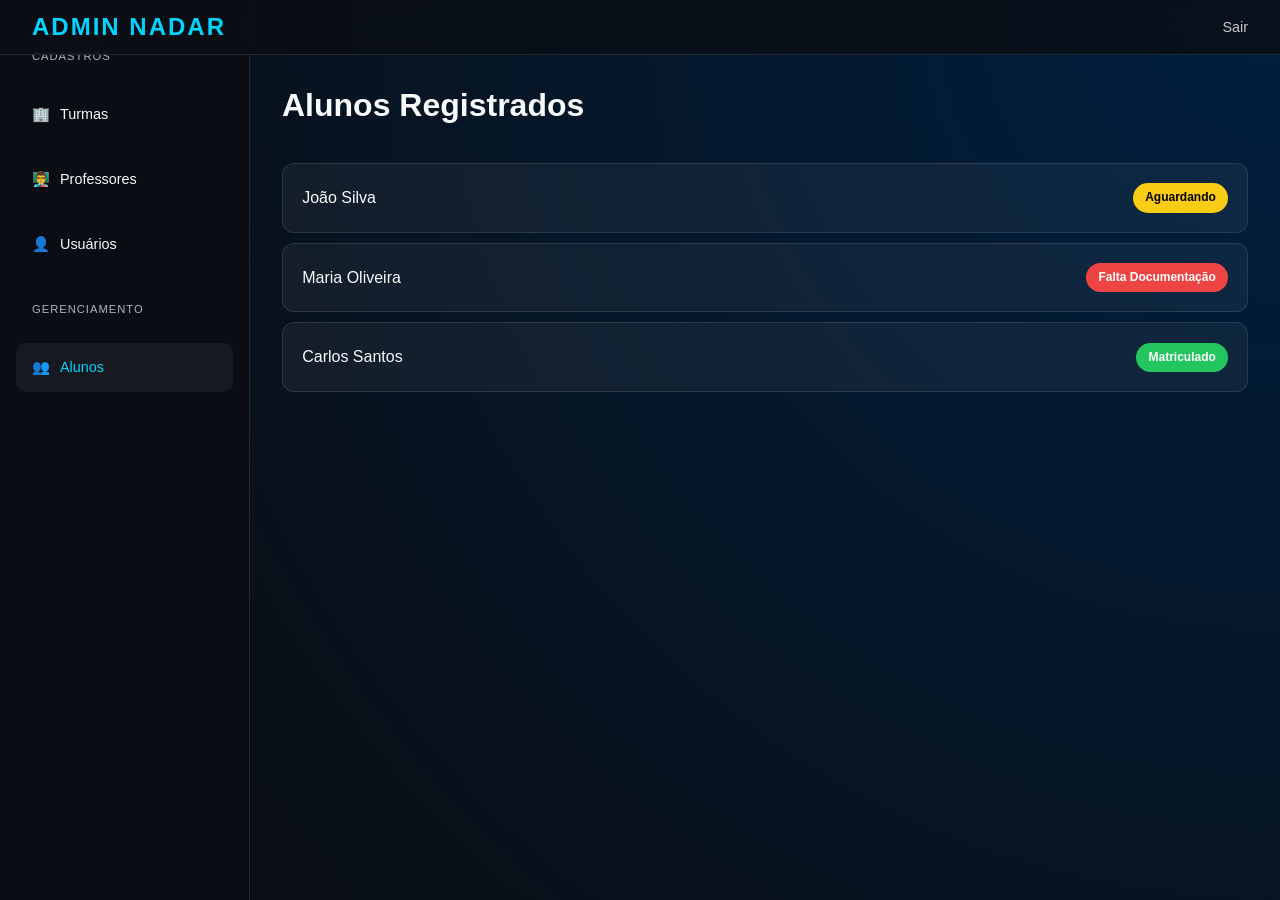
==== admin.html @ d24b80a5 "Build advanced Admin and Student dashboards with status management, modals, and profile features" ====
<!DOCTYPE html>
<html lang="pt-br">
<head>
    <meta charset="UTF-8">
    <meta name="viewport" content="width=device-width, initial-scale=1.0">
    <title>Painel Admin - Instituto Nadar</title>
    <link rel="stylesheet" href="index.css">
    <style>
        body { display: flex; min-height: 100vh; overflow: hidden; }
        
        /* Dashboard Layout */
        .sidebar {
            width: 250px;
            background: var(--glass-bg);
            border-right: 1px solid var(--glass-border);
            padding: 2rem 1rem;
            display: flex;
            flex-direction: column;
            gap: 1rem;
            z-index: 100;
        }

        .main-content {
            flex: 1;
            padding: 80px 2rem 2rem;
            overflow-y: auto;
            background: radial-gradient(circle at top right, #001f3f, var(--bg-dark));
        }

        .sidebar-btn {
            padding: 1rem;
            border-radius: 10px;
            color: var(--text-main);
            text-decoration: none;
            transition: var(--transition);
            display: flex;
            align-items: center;
            gap: 10px;
            background: transparent;
            border: none;
            width: 100%;
            cursor: pointer;
            font-size: 0.9rem;
            font-family: var(--font-family);
        }

        .sidebar-btn:hover, .sidebar-btn.active {
            background: rgba(255, 255, 255, 0.05);
            color: var(--accent);
        }

        .submenu {
            padding-left: 1.5rem;
            display: flex;
            flex-direction: column;
            gap: 0.5rem;
            margin-top: -0.5rem;
        }

        .section-title {
            font-size: 0.7rem;
            text-transform: uppercase;
            letter-spacing: 1px;
            color: var(--text-muted);
            margin: 1rem 0 0.5rem 1rem;
        }

        /* Alunos List */
        .alunos-list {
            display: flex;
            flex-direction: column;
            gap: 10px;
        }

        .aluno-item {
            background: var(--bg-card);
            border: 1px solid var(--glass-border);
            padding: 1.2rem;
            border-radius: 12px;
            cursor: pointer;
            transition: var(--transition);
            display: flex;
            justify-content: space-between;
            align-items: center;
        }

        .aluno-item:hover {
            border-color: var(--accent);
            transform: translateX(5px);
        }

        /* Modal / Push */
        .modal {
            display: none;
            position: fixed;
            top: 0;
            left: 0;
            width: 100%;
            height: 100%;
            background: rgba(0, 0, 0, 0.8);
            backdrop-filter: blur(5px);
            z-index: 2000;
            justify-content: center;
            align-items: center;
        }

        .modal-content {
            background: #111827;
            border: 1px solid var(--glass-border);
            width: 90%;
            max-width: 600px;
            border-radius: 20px;
            padding: 2.5rem;
            position: relative;
            max-height: 90vh;
            overflow-y: auto;
        }

        .close-modal {
            position: absolute;
            top: 1.5rem;
            right: 1.5rem;
            color: var(--text-muted);
            cursor: pointer;
            font-size: 1.5rem;
        }

        .status-badge {
            padding: 5px 12px;
            border-radius: 20px;
            font-size: 0.75rem;
            font-weight: 600;
        }

        .status-aguardando { background: #facc15; color: #000; }
        .status-documentacao { background: #ef4444; color: #fff; }
        .status-matriculado { background: #22c55e; color: #fff; }

        .form-grid {
            display: grid;
            grid-template-columns: 1fr 1fr;
            gap: 1.5rem;
            margin-top: 1.5rem;
        }

        .input-group { display: flex; flex-direction: column; gap: 5px; }
        .input-group label { font-size: 0.8rem; color: var(--text-muted); }
        .input-group input, .input-group select {
            background: rgba(255, 255, 255, 0.05);
            border: 1px solid var(--glass-border);
            padding: 0.8rem;
            border-radius: 8px;
            color: #fff;
        }

        .btn-action {
            margin-top: 2rem;
            width: 100%;
            padding: 1rem;
            border-radius: 10px;
            border: none;
            font-weight: 700;
            cursor: pointer;
            transition: var(--transition);
        }

        .btn-approve { background: var(--accent); color: var(--bg-dark); }
        .btn-approve:hover { background: #fff; transform: scale(1.02); }

        header { padding: 0.5rem 2rem; }
    </style>
</head>
<body>
    <header>
        <div class="logo">Admin Nadar</div>
        <nav>
            <ul class="nav-links">
                <li><a href="index.html">Sair</a></li>
            </ul>
        </nav>
    </header>

    <div class="sidebar">
        <div class="section-title">Cadastros</div>
        <button class="sidebar-btn" onclick="openModal('modalTurma')"><span>🏢</span> Turmas</button>
        <button class="sidebar-btn" onclick="openModal('modalProfessor')"><span>👨‍🏫</span> Professores</button>
        <button class="sidebar-btn" onclick="openModal('modalUsuario')"><span>👤</span> Usuários</button>

        <div class="section-title">Gerenciamento</div>
        <button class="sidebar-btn active" onclick="showSection('alunos')"><span>👥</span> Alunos</button>
    </div>

    <div class="main-content">
        <div id="sectionAlunos">
            <h1 style="margin-bottom: 2rem;">Alunos Registrados</h1>
            <div class="alunos-list" id="listaAlunos">
                <!-- Mock Alunos -->
                <div class="aluno-item" onclick="viewAluno('João Silva')">
                    <span>João Silva</span>
                    <span class="status-badge status-aguardando">Aguardando</span>
                </div>
                <div class="aluno-item" onclick="viewAluno('Maria Oliveira')">
                    <span>Maria Oliveira</span>
                    <span class="status-badge status-documentacao">Falta Documentação</span>
                </div>
                <div class="aluno-item" onclick="viewAluno('Carlos Santos')">
                    <span>Carlos Santos</span>
                    <span class="status-badge status-matriculado">Matriculado</span>
                </div>
            </div>
        </div>
    </div>

    <!-- MODAL TURMA -->
    <div id="modalTurma" class="modal">
        <div class="modal-content">
            <span class="close-modal" onclick="closeModal('modalTurma')">&times;</span>
            <h2>Cadastrar Nova Turma</h2>
            <div class="form-grid">
                <div class="input-group">
                    <label>Nome da Turma</label>
                    <input type="text" placeholder="Ex: Hidroginástica">
                </div>
                <div class="input-group">
                    <label>Limite de Vagas</label>
                    <input type="number" placeholder="Ex: 50">
                </div>
                <div class="input-group">
                    <label>Horário</label>
                    <input type="time">
                </div>
                <div class="input-group">
                    <label>Professor Responsável</label>
                    <select>
                        <option>Selecione</option>
                        <option>Prof. Ricardo</option>
                        <option>Prof. Ana</option>
                    </select>
                </div>
            </div>
            <button class="btn-action btn-approve" onclick="closeModal('modalTurma')">CRIAR TURMA</button>
        </div>
    </div>

    <!-- MODAL PROFESSOR -->
    <div id="modalProfessor" class="modal">
        <div class="modal-content">
            <span class="close-modal" onclick="closeModal('modalProfessor')">&times;</span>
            <h2>Cadastrar Professor</h2>
            <div class="form-grid">
                <div class="input-group col-12">
                    <label>Nome Completo</label>
                    <input type="text">
                </div>
                <div class="input-group">
                    <label>Usuário de Acesso</label>
                    <input type="text">
                </div>
                <div class="input-group">
                    <label>Senha Provisória</label>
                    <input type="password">
                </div>
            </div>
            <button class="btn-action btn-approve" onclick="closeModal('modalProfessor')">CADASTRAR PROFESSOR</button>
        </div>
    </div>

    <!-- MODAL VISUALIZAÇÃO ALUNO -->
    <div id="modalAluno" class="modal">
        <div class="modal-content">
            <span class="close-modal" onclick="closeModal('modalAluno')">&times;</span>
            <h2 id="alunoNome">Detalhes do Aluno</h2>
            <p style="color: var(--text-muted); margin-bottom: 1.5rem;">Validação de Matrícula</p>
            <div class="form-grid">
                <div class="input-group">
                    <label>CPF</label>
                    <input type="text" value="123.456.789-00" readonly>
                </div>
                <div class="input-group">
                    <label>Data Nascimento</label>
                    <input type="text" value="01/01/2010" readonly>
                </div>
                <div class="input-group">
                    <label>RG/CNH Aluno</label>
                    <a href="#" style="color: var(--accent); font-size: 0.8rem;">Ver Arquivo</a>
                </div>
                <div class="input-group">
                    <label>Comprovante Residência</label>
                    <a href="#" style="color: var(--accent); font-size: 0.8rem;">Ver Arquivo</a>
                </div>
            </div>
            <div class="input-group" style="margin-top: 1rem;">
                <label>Vincular a Turma</label>
                <select>
                    <option>Selecione uma Turma</option>
                    <option>Hidroginástica - 18:00 (45 vagas)</option>
                    <option>Natação Infantil - 14:00 (12 vagas)</option>
                </select>
            </div>
            <button class="btn-action btn-approve" onclick="approveAluno()">APROVAR E MATRICULAR</button>
        </div>
    </div>

    <script>
        function openModal(id) { document.getElementById(id).style.display = 'flex'; }
        function closeModal(id) { document.getElementById(id).style.display = 'none'; }
        
        function viewAluno(nome) {
            document.getElementById('alunoNome').innerText = nome;
            openModal('modalAluno');
        }

        function approveAluno() {
            alert('Aluno matriculado com sucesso! Notificação enviada.');
            closeModal('modalAluno');
        }

        window.onclick = function(event) {
            if (event.target.classList.contains('modal')) {
                event.target.style.display = 'none';
            }
        }
    </script>
</body>
</html>
---- index.css ----
:root {
    --primary: #003366; /* Deep Sea Blue */
    --primary-light: #004d99;
    --accent: #00d4ff; /* Electric Cyan */
    --accent-gold: #ffcc00; /* Gold */
    --text-main: #f8f9fa;
    --text-muted: #adb5bd;
    --bg-dark: #0a0e14;
    --bg-card: rgba(255, 255, 255, 0.05);
    --glass-bg: rgba(10, 14, 20, 0.8);
    --glass-border: rgba(255, 255, 255, 0.1);
    --font-family: 'Outfit', sans-serif;
    --transition: all 0.3s cubic-bezier(0.4, 0, 0.2, 1);
}

@import url('https://fonts.googleapis.com/css2?family=Outfit:wght@300;400;600;700&display=swap');

* {
    margin: 0;
    padding: 0;
    box-sizing: border-box;
}

body {
    font-family: var(--font-family);
    background-color: var(--bg-dark);
    color: var(--text-main);
    line-height: 1.6;
    overflow-x: hidden;
}

/* Glassmorphism Header */
header {
    position: fixed;
    top: 0;
    left: 0;
    width: 100%;
    z-index: 1000;
    background: var(--glass-bg);
    backdrop-filter: blur(10px);
    border-bottom: 1px solid var(--glass-border);
    padding: 1rem 5%;
    display: flex;
    justify-content: space-between;
    align-items: center;
}

.logo {
    font-size: 1.5rem;
    font-weight: 700;
    color: var(--accent);
    text-transform: uppercase;
    letter-spacing: 2px;
}

.nav-links {
    display: flex;
    gap: 2rem;
    list-style: none;
}

.nav-links a {
    text-decoration: none;
    color: var(--text-main);
    font-weight: 400;
    font-size: 0.9rem;
    transition: var(--transition);
    opacity: 0.8;
}

.nav-links a:hover {
    opacity: 1;
    color: var(--accent);
}

/* Hero Section */
.hero {
    height: 100vh;
    display: flex;
    flex-direction: column;
    justify-content: center;
    align-items: center;
    text-align: center;
    background: linear-gradient(rgba(10, 14, 20, 0.6), rgba(10, 14, 20, 0.9)), 
                url('https://images.unsplash.com/photo-1530549387631-f535c769b922?q=80&w=2070&auto=format&fit=crop') center/cover;
    padding: 0 10%;
}

.hero h1 {
    font-size: 4rem;
    font-weight: 700;
    margin-bottom: 1rem;
    background: linear-gradient(45deg, var(--text-main), var(--accent));
    -webkit-background-clip: text;
    -webkit-text-fill-color: transparent;
    animation: fadeInUp 1s ease;
}

.hero p {
    font-size: 1.2rem;
    color: var(--text-muted);
    max-width: 600px;
    margin-bottom: 2rem;
    animation: fadeInUp 1s ease 0.2s backwards;
}

.btn-registration {
    padding: 1rem 2.5rem;
    font-size: 1.1rem;
    font-weight: 600;
    color: var(--bg-dark);
    background: var(--accent);
    border: none;
    border-radius: 50px;
    cursor: pointer;
    transition: var(--transition);
    box-shadow: 0 10px 20px rgba(0, 212, 255, 0.3);
    text-decoration: none;
    animation: fadeInUp 1s ease 0.4s backwards;
}

.btn-registration:hover {
    transform: translateY(-3px);
    box-shadow: 0 15px 30px rgba(0, 212, 255, 0.5);
    background: var(--text-main);
}

/* Animations */
@keyframes fadeInUp {
    from {
        opacity: 0;
        transform: translateY(30px);
    }
    to {
        opacity: 1;
        transform: translateY(0);
    }
}

/* Responsive */
@media (max-width: 768px) {
    .hero h1 {
        font-size: 2.5rem;
    }
    .nav-links {
        display: none; /* Mobile menu can be implemented later */
    }
}
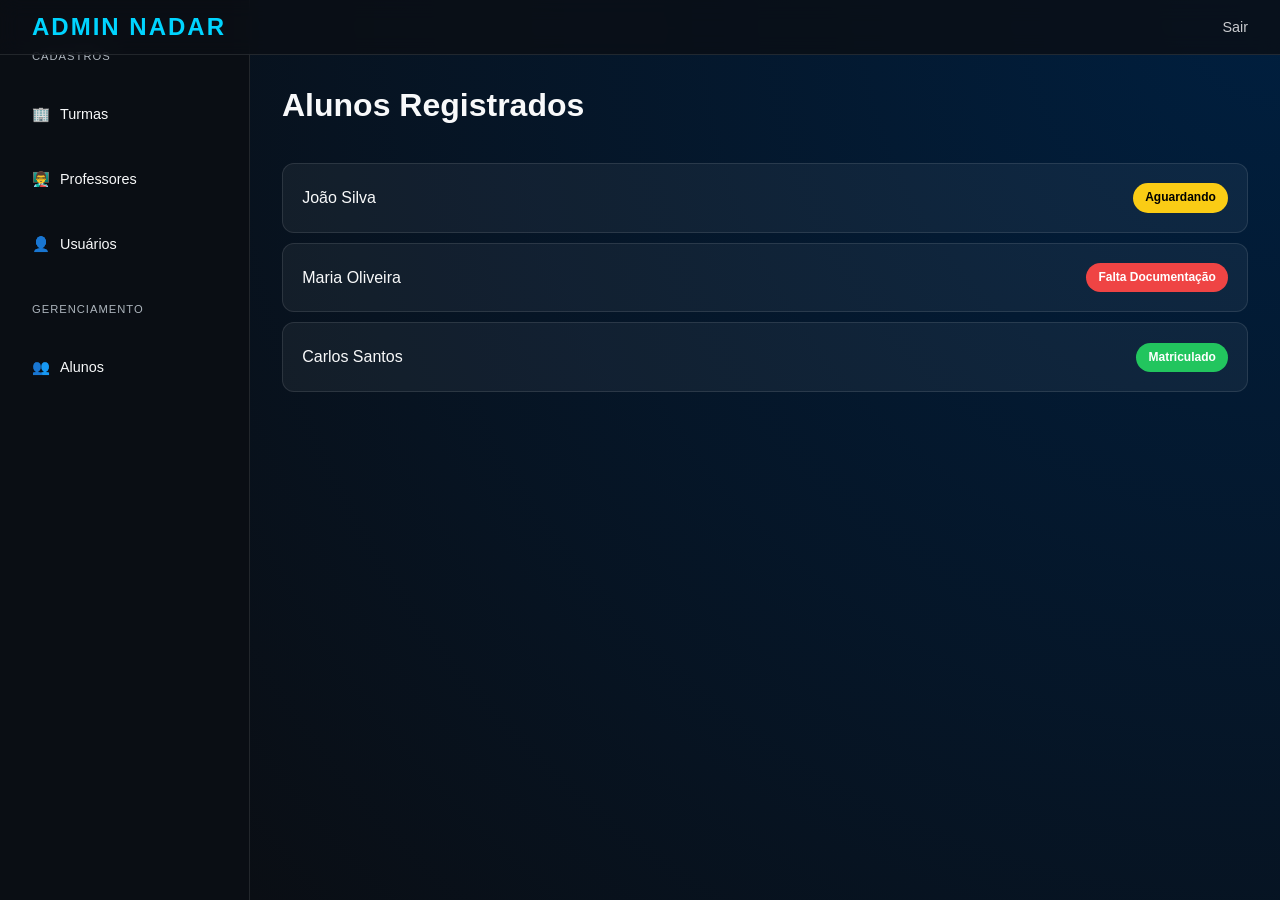
==== commit 142eaa79: "Admin Dashboard: added Listar/Cadastrar submenus and dynamic section switching" ====
--- a/admin.html
+++ b/admin.html
@@ -182,19 +182,44 @@
 
     <div class="sidebar">
         <div class="section-title">Cadastros</div>
-        <button class="sidebar-btn" onclick="openModal('modalTurma')"><span>🏢</span> Turmas</button>
-        <button class="sidebar-btn" onclick="openModal('modalProfessor')"><span>👨‍🏫</span> Professores</button>
-        <button class="sidebar-btn" onclick="openModal('modalUsuario')"><span>👤</span> Usuários</button>
+        
+        <!-- Turmas -->
+        <div>
+            <button class="sidebar-btn" onclick="toggleSubmenu('subTurma')"><span>🏢</span> Turmas</button>
+            <div id="subTurma" class="submenu" style="display:none">
+                <button class="sidebar-btn" onclick="showSection('turmas')">Listar</button>
+                <button class="sidebar-btn" onclick="openModal('modalTurma')">Cadastrar</button>
+            </div>
+        </div>
+
+        <!-- Professores -->
+        <div>
+            <button class="sidebar-btn" onclick="toggleSubmenu('subProf')"><span>👨‍🏫</span> Professores</button>
+            <div id="subProf" class="submenu" style="display:none">
+                <button class="sidebar-btn" onclick="showSection('professores')">Listar</button>
+                <button class="sidebar-btn" onclick="openModal('modalProfessor')">Cadastrar</button>
+            </div>
+        </div>
+
+        <!-- Usuários -->
+        <div>
+            <button class="sidebar-btn" onclick="toggleSubmenu('subUser')"><span>👤</span> Usuários</button>
+            <div id="subUser" class="submenu" style="display:none">
+                <button class="sidebar-btn" onclick="showSection('usuarios')">Listar</button>
+                <button class="sidebar-btn" onclick="openModal('modalUsuario')">Cadastrar</button>
+            </div>
+        </div>
 
         <div class="section-title">Gerenciamento</div>
-        <button class="sidebar-btn active" onclick="showSection('alunos')"><span>👥</span> Alunos</button>
+        <button class="sidebar-btn" id="btnAlunos" onclick="showSection('alunos')"><span>👥</span> Alunos</button>
     </div>
 
     <div class="main-content">
-        <div id="sectionAlunos">
+        <!-- SEÇÃO ALUNOS -->
+        <div id="sectionAlunos" class="admin-section">
             <h1 style="margin-bottom: 2rem;">Alunos Registrados</h1>
             <div class="alunos-list" id="listaAlunos">
-                <!-- Mock Alunos -->
+                <!-- Alunos existentes -->
                 <div class="aluno-item" onclick="viewAluno('João Silva')">
                     <span>João Silva</span>
                     <span class="status-badge status-aguardando">Aguardando</span>
@@ -206,6 +231,47 @@
                 <div class="aluno-item" onclick="viewAluno('Carlos Santos')">
                     <span>Carlos Santos</span>
                     <span class="status-badge status-matriculado">Matriculado</span>
+                </div>
+            </div>
+        </div>
+
+        <!-- SEÇÃO TURMAS -->
+        <div id="sectionTurmas" class="admin-section" style="display:none">
+            <h1 style="margin-bottom: 2rem;">Turmas Cadastradas</h1>
+            <div class="alunos-list">
+                <div class="aluno-item">
+                    <span>Hidroginástica - 18:00</span>
+                    <span class="status-badge status-matriculado">45/50 Vagas</span>
+                </div>
+                <div class="aluno-item">
+                    <span>Natação Adulto - 07:00</span>
+                    <span class="status-badge status-matriculado">12/20 Vagas</span>
+                </div>
+            </div>
+        </div>
+
+        <!-- SEÇÃO PROFESSORES -->
+        <div id="sectionProfessores" class="admin-section" style="display:none">
+            <h1 style="margin-bottom: 2rem;">Professores</h1>
+            <div class="alunos-list">
+                <div class="aluno-item">
+                    <span>Prof. Ricardo Souza</span>
+                    <span class="status-badge status-matriculado">Ativo</span>
+                </div>
+                <div class="aluno-item">
+                    <span>Profª Ana Clara</span>
+                    <span class="status-badge status-matriculado">Ativo</span>
+                </div>
+            </div>
+        </div>
+
+        <!-- SEÇÃO USUÁRIOS -->
+        <div id="sectionUsuarios" class="admin-section" style="display:none">
+            <h1 style="margin-bottom: 2rem;">Usuários do Sistema</h1>
+            <div class="alunos-list">
+                <div class="aluno-item">
+                    <span>admin_master</span>
+                    <span class="status-badge status-matriculado">Administrador</span>
                 </div>
             </div>
         </div>
@@ -302,6 +368,26 @@
     </div>
 
     <script>
+        function toggleSubmenu(id) {
+            const sub = document.getElementById(id);
+            sub.style.display = sub.style.display === 'none' ? 'flex' : 'none';
+        }
+
+        function showSection(sectionId) {
+            // Esconde todas as seções
+            document.querySelectorAll('.admin-section').forEach(sec => {
+                sec.style.display = 'none';
+            });
+            
+            // Mostra a seção alvo
+            const target = 'section' + sectionId.charAt(0).toUpperCase() + sectionId.slice(1);
+            document.getElementById(target).style.display = 'block';
+
+            // Atualiza estado visual do menu
+            document.querySelectorAll('.sidebar-btn').forEach(btn => btn.classList.remove('active'));
+            if (sectionId === 'alunos') document.getElementById('btnAlunos').classList.add('active');
+        }
+
         function openModal(id) { document.getElementById(id).style.display = 'flex'; }
         function closeModal(id) { document.getElementById(id).style.display = 'none'; }
         
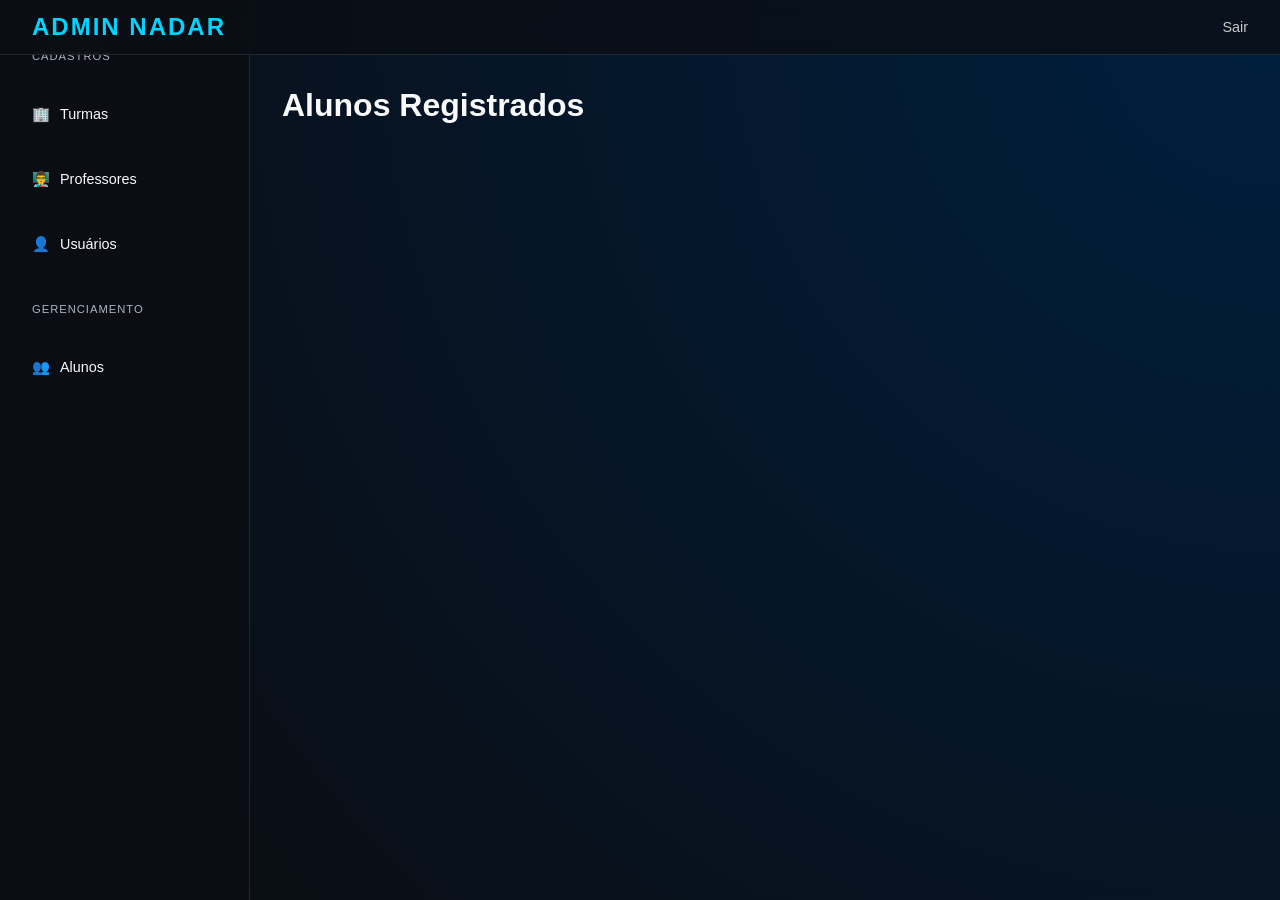
==== commit 78019795: "Admin Dashboard: implemented dynamic CRUD with LocalStorage and Edit/Delete functionality" ====
--- a/admin.html
+++ b/admin.html
@@ -187,7 +187,7 @@
         <div>
             <button class="sidebar-btn" onclick="toggleSubmenu('subTurma')"><span>🏢</span> Turmas</button>
             <div id="subTurma" class="submenu" style="display:none">
-                <button class="sidebar-btn" onclick="showSection('turmas')">Listar</button>
+                <button class="sidebar-btn" onclick="showSection('turmas'); renderList('turmas')">Listar</button>
                 <button class="sidebar-btn" onclick="openModal('modalTurma')">Cadastrar</button>
             </div>
         </div>
@@ -196,7 +196,7 @@
         <div>
             <button class="sidebar-btn" onclick="toggleSubmenu('subProf')"><span>👨‍🏫</span> Professores</button>
             <div id="subProf" class="submenu" style="display:none">
-                <button class="sidebar-btn" onclick="showSection('professores')">Listar</button>
+                <button class="sidebar-btn" onclick="showSection('professores'); renderList('professores')">Listar</button>
                 <button class="sidebar-btn" onclick="openModal('modalProfessor')">Cadastrar</button>
             </div>
         </div>
@@ -205,7 +205,7 @@
         <div>
             <button class="sidebar-btn" onclick="toggleSubmenu('subUser')"><span>👤</span> Usuários</button>
             <div id="subUser" class="submenu" style="display:none">
-                <button class="sidebar-btn" onclick="showSection('usuarios')">Listar</button>
+                <button class="sidebar-btn" onclick="showSection('usuarios'); renderList('usuarios')">Listar</button>
                 <button class="sidebar-btn" onclick="openModal('modalUsuario')">Cadastrar</button>
             </div>
         </div>
@@ -219,61 +219,26 @@
         <div id="sectionAlunos" class="admin-section">
             <h1 style="margin-bottom: 2rem;">Alunos Registrados</h1>
             <div class="alunos-list" id="listaAlunos">
-                <!-- Alunos existentes -->
-                <div class="aluno-item" onclick="viewAluno('João Silva')">
-                    <span>João Silva</span>
-                    <span class="status-badge status-aguardando">Aguardando</span>
-                </div>
-                <div class="aluno-item" onclick="viewAluno('Maria Oliveira')">
-                    <span>Maria Oliveira</span>
-                    <span class="status-badge status-documentacao">Falta Documentação</span>
-                </div>
-                <div class="aluno-item" onclick="viewAluno('Carlos Santos')">
-                    <span>Carlos Santos</span>
-                    <span class="status-badge status-matriculado">Matriculado</span>
-                </div>
+                <!-- Mantendo mock por enquanto, mas pode ser dinâmico também -->
             </div>
         </div>
 
         <!-- SEÇÃO TURMAS -->
         <div id="sectionTurmas" class="admin-section" style="display:none">
             <h1 style="margin-bottom: 2rem;">Turmas Cadastradas</h1>
-            <div class="alunos-list">
-                <div class="aluno-item">
-                    <span>Hidroginástica - 18:00</span>
-                    <span class="status-badge status-matriculado">45/50 Vagas</span>
-                </div>
-                <div class="aluno-item">
-                    <span>Natação Adulto - 07:00</span>
-                    <span class="status-badge status-matriculado">12/20 Vagas</span>
-                </div>
-            </div>
+            <div class="alunos-list" id="listaTurmas"></div>
         </div>
 
         <!-- SEÇÃO PROFESSORES -->
         <div id="sectionProfessores" class="admin-section" style="display:none">
             <h1 style="margin-bottom: 2rem;">Professores</h1>
-            <div class="alunos-list">
-                <div class="aluno-item">
-                    <span>Prof. Ricardo Souza</span>
-                    <span class="status-badge status-matriculado">Ativo</span>
-                </div>
-                <div class="aluno-item">
-                    <span>Profª Ana Clara</span>
-                    <span class="status-badge status-matriculado">Ativo</span>
-                </div>
-            </div>
+            <div class="alunos-list" id="listaProfessores"></div>
         </div>
 
         <!-- SEÇÃO USUÁRIOS -->
         <div id="sectionUsuarios" class="admin-section" style="display:none">
             <h1 style="margin-bottom: 2rem;">Usuários do Sistema</h1>
-            <div class="alunos-list">
-                <div class="aluno-item">
-                    <span>admin_master</span>
-                    <span class="status-badge status-matriculado">Administrador</span>
-                </div>
-            </div>
+            <div class="alunos-list" id="listaUsuarios"></div>
         </div>
     </div>
 
@@ -281,30 +246,31 @@
     <div id="modalTurma" class="modal">
         <div class="modal-content">
             <span class="close-modal" onclick="closeModal('modalTurma')">&times;</span>
-            <h2>Cadastrar Nova Turma</h2>
+            <h2 id="titleTurma">Cadastrar Nova Turma</h2>
+            <input type="hidden" id="editIndexTurma">
             <div class="form-grid">
                 <div class="input-group">
                     <label>Nome da Turma</label>
-                    <input type="text" placeholder="Ex: Hidroginástica">
+                    <input type="text" id="turmaNome" placeholder="Ex: Hidroginástica">
                 </div>
                 <div class="input-group">
                     <label>Limite de Vagas</label>
-                    <input type="number" placeholder="Ex: 50">
+                    <input type="number" id="turmaVagas" placeholder="Ex: 50">
                 </div>
                 <div class="input-group">
                     <label>Horário</label>
-                    <input type="time">
+                    <input type="time" id="turmaHorario">
                 </div>
                 <div class="input-group">
                     <label>Professor Responsável</label>
-                    <select>
-                        <option>Selecione</option>
+                    <select id="turmaProf">
+                        <option value="">Selecione</option>
                         <option>Prof. Ricardo</option>
                         <option>Prof. Ana</option>
                     </select>
                 </div>
             </div>
-            <button class="btn-action btn-approve" onclick="closeModal('modalTurma')">CRIAR TURMA</button>
+            <button class="btn-action btn-approve" onclick="saveData('turmas')">SALVAR TURMA</button>
         </div>
     </div>
 
@@ -312,22 +278,23 @@
     <div id="modalProfessor" class="modal">
         <div class="modal-content">
             <span class="close-modal" onclick="closeModal('modalProfessor')">&times;</span>
-            <h2>Cadastrar Professor</h2>
+            <h2 id="titleProf">Cadastrar Professor</h2>
+            <input type="hidden" id="editIndexProf">
             <div class="form-grid">
                 <div class="input-group col-12">
                     <label>Nome Completo</label>
-                    <input type="text">
+                    <input type="text" id="profNome">
                 </div>
                 <div class="input-group">
                     <label>Usuário de Acesso</label>
-                    <input type="text">
+                    <input type="text" id="profUser">
                 </div>
                 <div class="input-group">
                     <label>Senha Provisória</label>
-                    <input type="password">
-                </div>
-            </div>
-            <button class="btn-action btn-approve" onclick="closeModal('modalProfessor')">CADASTRAR PROFESSOR</button>
+                    <input type="password" id="profPass">
+                </div>
+            </div>
+            <button class="btn-action btn-approve" onclick="saveData('professores')">SALVAR PROFESSOR</button>
         </div>
     </div>
 
@@ -368,27 +335,124 @@
     </div>
 
     <script>
+        // --- DATA MANAGEMENT (CRUD) ---
+        const storageKey = (type) => `nadar_${type}`;
+
+        function saveData(type) {
+            const data = JSON.parse(localStorage.getItem(storageKey(type)) || '[]');
+            let item = {};
+            let editIndex = -1;
+
+            if (type === 'turmas') {
+                item = {
+                    nome: document.getElementById('turmaNome').value,
+                    vagas: document.getElementById('turmaVagas').value,
+                    horario: document.getElementById('turmaHorario').value,
+                    prof: document.getElementById('turmaProf').value
+                };
+                editIndex = document.getElementById('editIndexTurma').value;
+            } else if (type === 'professores') {
+                item = {
+                    nome: document.getElementById('profNome').value,
+                    user: document.getElementById('profUser').value,
+                    pass: document.getElementById('profPass').value
+                };
+                editIndex = document.getElementById('editIndexProf').value;
+            }
+
+            if (editIndex > -1) {
+                data[editIndex] = item;
+            } else {
+                data.push(item);
+            }
+
+            localStorage.setItem(storageKey(type), JSON.stringify(data));
+            alert('Salvo com sucesso!');
+            closeModal(type === 'turmas' ? 'modalTurma' : 'modalProfessor');
+            renderList(type);
+            
+            // Limpa campos
+            document.querySelectorAll('input').forEach(i => i.value = '');
+            document.querySelectorAll('select').forEach(s => s.value = '');
+            document.getElementById('editIndexTurma').value = -1;
+            document.getElementById('editIndexProf').value = -1;
+        }
+
+        function renderList(type) {
+            const listId = 'lista' + type.charAt(0).toUpperCase() + type.slice(1);
+            const container = document.getElementById(listId);
+            const data = JSON.parse(localStorage.getItem(storageKey(type)) || '[]');
+            
+            if (data.length === 0) {
+                container.innerHTML = '<p style="text-align:center; color:var(--text-muted);">Nenhum registro encontrado.</p>';
+                return;
+            }
+
+            container.innerHTML = data.map((item, index) => `
+                <div class="aluno-item">
+                    <div>
+                        <strong>${item.nome}</strong> 
+                        ${item.horario ? ` - ${item.horario} (${item.vagas} vagas)` : ''}
+                    </div>
+                    <div style="display:flex; gap:10px;">
+                        <button onclick="editItem('${type}', ${index})" style="background:none; border:none; color:var(--accent); cursor:pointer;">Editar</button>
+                        <button onclick="deleteItem('${type}', ${index})" style="background:none; border:none; color:#ef4444; cursor:pointer;">Excluir</button>
+                    </div>
+                </div>
+            `).join('');
+        }
+
+        function deleteItem(type, index) {
+            if (confirm('Tem certeza que deseja excluir?')) {
+                const data = JSON.parse(localStorage.getItem(storageKey(type)) || '[]');
+                data.splice(index, 1);
+                localStorage.setItem(storageKey(type), JSON.stringify(data));
+                renderList(type);
+            }
+        }
+
+        function editItem(type, index) {
+            const data = JSON.parse(localStorage.getItem(storageKey(type)) || '[]');
+            const item = data[index];
+
+            if (type === 'turmas') {
+                document.getElementById('turmaNome').value = item.nome;
+                document.getElementById('turmaVagas').value = item.vagas;
+                document.getElementById('turmaHorario').value = item.horario;
+                document.getElementById('turmaProf').value = item.prof;
+                document.getElementById('editIndexTurma').value = index;
+                document.getElementById('titleTurma').innerText = 'Editar Turma';
+                openModal('modalTurma');
+            } else if (type === 'professores') {
+                document.getElementById('profNome').value = item.nome;
+                document.getElementById('profUser').value = item.user;
+                document.getElementById('profPass').value = item.pass;
+                document.getElementById('editIndexProf').value = index;
+                document.getElementById('titleProf').innerText = 'Editar Professor';
+                openModal('modalProfessor');
+            }
+        }
+
+        // --- UI FUNCTIONS ---
         function toggleSubmenu(id) {
             const sub = document.getElementById(id);
             sub.style.display = sub.style.display === 'none' ? 'flex' : 'none';
         }
 
         function showSection(sectionId) {
-            // Esconde todas as seções
-            document.querySelectorAll('.admin-section').forEach(sec => {
-                sec.style.display = 'none';
-            });
-            
-            // Mostra a seção alvo
+            document.querySelectorAll('.admin-section').forEach(sec => sec.style.display = 'none');
             const target = 'section' + sectionId.charAt(0).toUpperCase() + sectionId.slice(1);
             document.getElementById(target).style.display = 'block';
-
-            // Atualiza estado visual do menu
             document.querySelectorAll('.sidebar-btn').forEach(btn => btn.classList.remove('active'));
             if (sectionId === 'alunos') document.getElementById('btnAlunos').classList.add('active');
         }
 
-        function openModal(id) { document.getElementById(id).style.display = 'flex'; }
+        function openModal(id) { 
+            // Reset titles if opening for new registration
+            if (id === 'modalTurma' && document.getElementById('editIndexTurma').value == -1) document.getElementById('titleTurma').innerText = 'Cadastrar Nova Turma';
+            if (id === 'modalProfessor' && document.getElementById('editIndexProf').value == -1) document.getElementById('titleProf').innerText = 'Cadastrar Professor';
+            document.getElementById(id).style.display = 'flex'; 
+        }
         function closeModal(id) { document.getElementById(id).style.display = 'none'; }
         
         function viewAluno(nome) {
